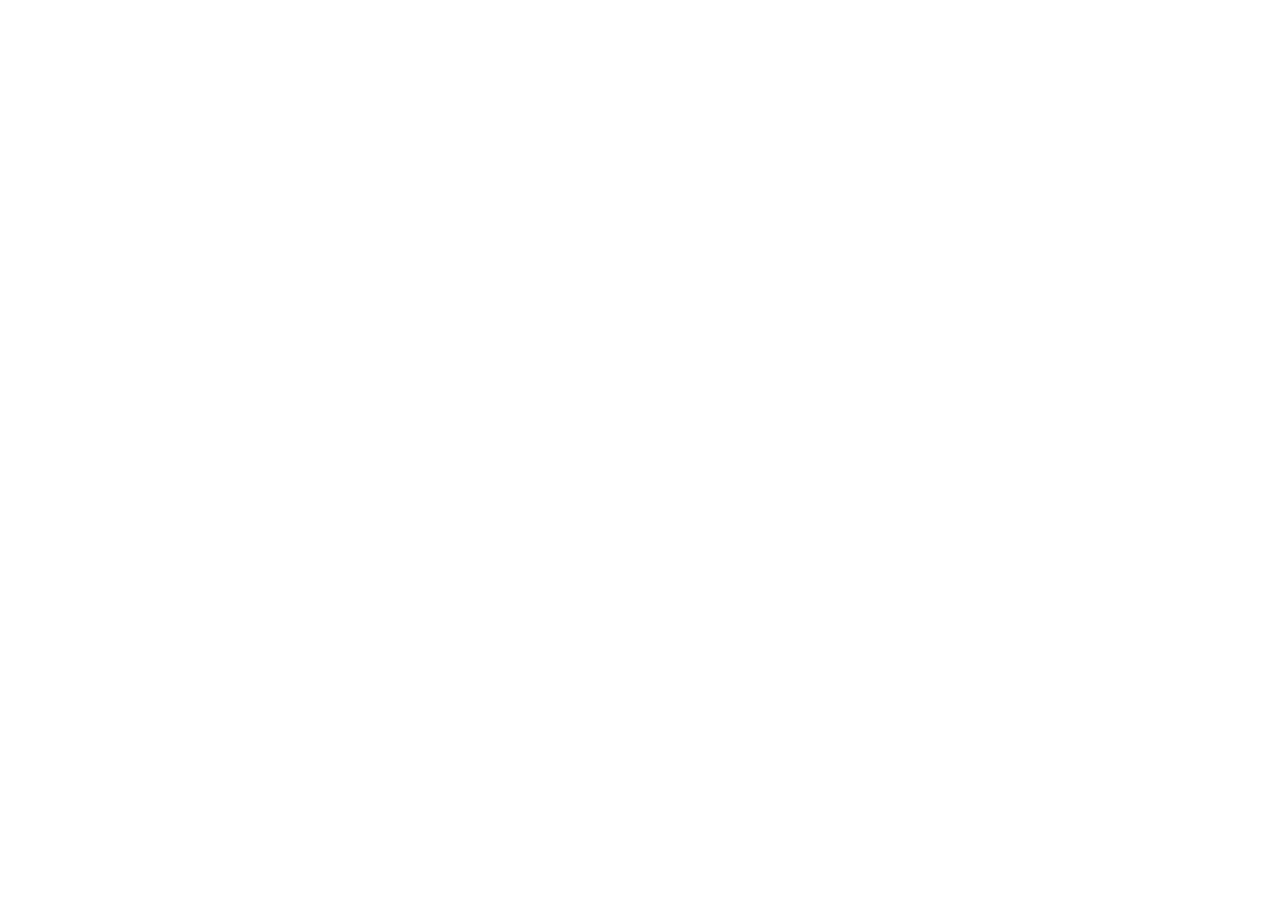
==== src/index.html @ 8e30c4e0 "deploy: src/index.html" ====
<!doctype html>
<html lang="zh-CN">
  <head>
    <meta charset="UTF-8" />
    <meta name="viewport" content="width=device-width, initial-scale=1.0" />
    <meta name="description" content="谈绩效——面向直接管理者的绩效反馈面谈准备工具。逐人准备，谈完一起导出沟通方案。不需要登录。" />
    <meta name="theme-color" content="#163a5f" />
    <title>谈绩效｜面谈准备</title>
    <link rel="stylesheet" href="styles.css" />
    <link rel="icon" href="data:image/svg+xml,%3Csvg xmlns='http://www.w3.org/2000/svg' viewBox='0 0 32 32'%3E%3Crect width='32' height='32' rx='8' fill='%23163a5f'/%3E%3Ctext x='16' y='22' font-size='17' font-family='PingFang SC,sans-serif' fill='%23fff' text-anchor='middle'%3E谈%3C/text%3E%3C/svg%3E" />
  </head>
  <body>
    <div id="app" aria-live="polite"></div>
    <script src="analysis.js"></script>
    <script src="app.js"></script>
  </body>
</html>
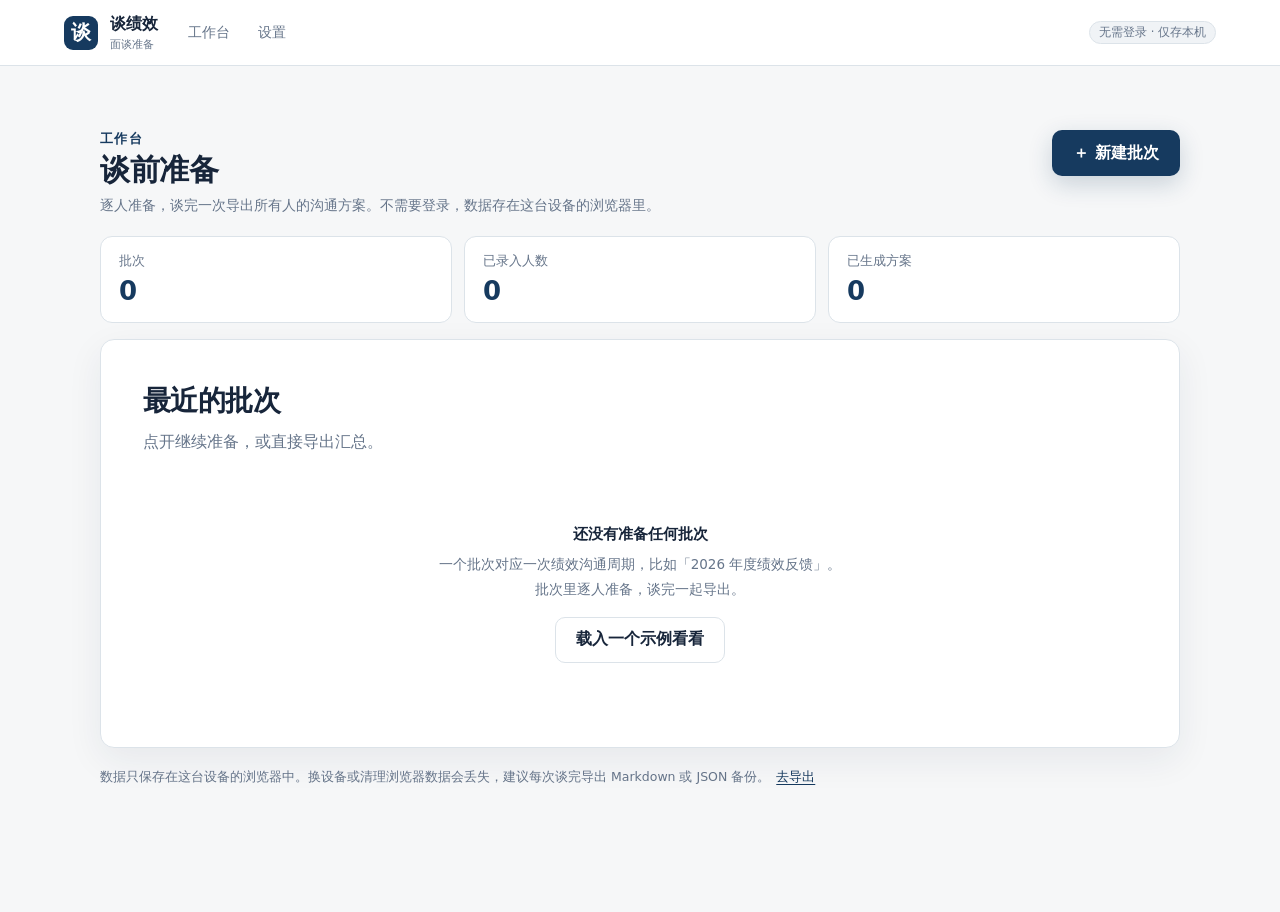
==== commit abcbaf10: "轻量版源码: index.html" ====
--- a/src/index.html
+++ b/src/index.html
@@ -3,14 +3,12 @@
   <head>
     <meta charset="UTF-8" />
     <meta name="viewport" content="width=device-width, initial-scale=1.0" />
-    <meta name="description" content="谈绩效——面向直接管理者的绩效反馈面谈准备工具。逐人准备，谈完一起导出沟通方案。不需要登录。" />
-    <meta name="theme-color" content="#163a5f" />
+    <meta name="description" content="谈绩效——面向直接管理者的绩效反馈面谈准备小工具" />
     <title>谈绩效｜面谈准备</title>
     <link rel="stylesheet" href="styles.css" />
-    <link rel="icon" href="data:image/svg+xml,%3Csvg xmlns='http://www.w3.org/2000/svg' viewBox='0 0 32 32'%3E%3Crect width='32' height='32' rx='8' fill='%23163a5f'/%3E%3Ctext x='16' y='22' font-size='17' font-family='PingFang SC,sans-serif' fill='%23fff' text-anchor='middle'%3E谈%3C/text%3E%3C/svg%3E" />
   </head>
   <body>
-    <div id="app" aria-live="polite"></div>
+    <div id="app"></div>
     <script src="analysis.js"></script>
     <script src="app.js"></script>
   </body>
--- a/src/styles.css
+++ b/src/styles.css
@@ -0,0 +1,612 @@
+:root {
+  --ink: #17253a;
+  --muted: #66758a;
+  --paper: #f3f6f8;
+  --surface: #ffffff;
+  --line: #dce3e9;
+  --navy: #163a5f;
+  --navy-2: #0e2b49;
+  --fact: #23785f;
+  --fact-bg: #e9f6f0;
+  --judgment: #a6610c;
+  --judgment-bg: #fff3dd;
+  --question: #276ea2;
+  --question-bg: #eaf3fb;
+  --risk: #a53d46;
+  --risk-bg: #fdeff0;
+  --radius: 14px;
+  --shadow: 0 18px 48px rgba(28, 48, 68, 0.1);
+}
+
+* { box-sizing: border-box; }
+
+body {
+  margin: 0;
+  color: var(--ink);
+  background:
+    linear-gradient(rgba(22, 58, 95, 0.035) 1px, transparent 1px),
+    linear-gradient(90deg, rgba(22, 58, 95, 0.035) 1px, transparent 1px),
+    var(--paper);
+  background-size: 28px 28px;
+  font-family: "PingFang SC", "Microsoft YaHei", system-ui, sans-serif;
+  min-height: 100vh;
+}
+
+/* Production-MVP simplification */
+body { background: #f6f7f8; }
+.brand-button { border: 0; background: transparent; color: inherit; padding: 0; text-align: left; }
+.compact-container { width: min(820px, 92vw); }
+.simple-hero { min-height: calc(100vh - 130px); display: flex; flex-direction: column; justify-content: center; max-width: 720px; }
+.simple-hero h1 { max-width: 700px; }
+.simple-hero .lead { max-width: 680px; }
+.large-button { min-height: 52px; padding-inline: 28px; }
+.promise-row { display: flex; flex-wrap: wrap; gap: 10px 22px; margin-top: 52px; color: var(--muted); font-size: 13px; }
+.promise-row span::before { content: "✓"; color: var(--fact); margin-right: 7px; }
+.batch-entry { display: flex; align-items: center; justify-content: space-between; gap: 18px; width: min(520px, 100%); margin-top: 24px; padding: 14px 16px; border: 1px solid #cbd8e2; border-radius: 10px; background: white; color: var(--ink); text-align: left; }
+.batch-entry span { color: var(--navy); font-size: 12px; }
+.simple-steps { max-width: 560px; margin: 0 auto 26px; }
+.simple-steps .step { display: flex; align-items: center; justify-content: center; gap: 8px; text-align: center; border-bottom-width: 2px; }
+.simple-steps .step span { font-size: 13px; }
+.slim-panel { padding: clamp(22px, 4vw, 36px); }
+.simple-head { margin-bottom: 22px; }
+.time-tag { color: var(--muted); font-size: 12px; white-space: nowrap; }
+.field-row { display: grid; grid-template-columns: 110px 1fr; align-items: center; gap: 16px; margin-bottom: 18px; }
+.field-row label { margin: 0; }
+.voice-card { border: 1px solid var(--line); border-radius: 12px; padding: 18px; background: #fbfcfd; transition: .2s ease; }
+.voice-card.listening { border-color: #487da6; box-shadow: 0 0 0 4px rgba(39,110,162,.08); }
+.voice-top { display: flex; align-items: center; justify-content: space-between; gap: 18px; margin-bottom: 14px; }
+.voice-top strong { display: block; margin-bottom: 4px; }
+.voice-top span { color: var(--muted); font-size: 12px; }
+.voice-button { min-width: 112px; min-height: 44px; display: flex; align-items: center; justify-content: center; gap: 7px; border: 1px solid #b9c8d4; border-radius: 10px; background: white; color: var(--navy); font-weight: 650; }
+.voice-button:hover { background: #eef4f8; border-color: #7f9db5; }
+.voice-button svg { width: 18px; height: 18px; fill: currentColor; }
+.voice-card.listening .voice-button { background: var(--navy); color: white; }
+.voice-card textarea { min-height: 180px; background: white; }
+.voice-note { color: var(--muted); font-size: 11px; line-height: 1.5; margin: 9px 0 0; }
+.source-divider { display: flex; align-items: center; gap: 12px; margin: 18px 0; color: var(--muted); font-size: 12px; }
+.source-divider::before, .source-divider::after { content: ""; height: 1px; background: var(--line); flex: 1; }
+.upload-card { display: flex; align-items: center; justify-content: space-between; gap: 18px; border: 1px dashed #aebdca; border-radius: 12px; padding: 17px 18px; background: #fbfcfd; }
+.upload-card strong, .upload-card span { display: block; }
+.upload-card span { color: var(--muted); font-size: 12px; line-height: 1.55; margin-top: 4px; }
+.upload-button { flex: 0 0 auto; margin: 0; padding: 10px 15px; border: 1px solid #b9c8d4; border-radius: 9px; background: white; color: var(--navy); cursor: pointer; }
+.upload-button:hover { background: #eef4f8; }
+.file-input { position: absolute; width: 1px; height: 1px; opacity: 0; pointer-events: none; }
+.file-list { display: grid; gap: 8px; margin-top: 10px; }
+.file-item { display: flex; align-items: center; justify-content: space-between; gap: 12px; padding: 11px 13px; border: 1px solid var(--line); border-radius: 9px; background: white; }
+.file-item strong, .file-item span { display: block; }
+.file-item strong { font-size: 13px; overflow-wrap: anywhere; }
+.file-item span { color: var(--muted); font-size: 11px; margin-top: 3px; }
+.file-remove { border: 0; background: transparent; color: var(--risk); padding: 7px; }
+.source-summary { margin-bottom: 20px; padding: 16px 18px; border-radius: 10px; background: #f5f7f9; }
+.source-summary div { display: flex; flex-wrap: wrap; gap: 7px; margin-top: 10px; }
+.source-summary div span { padding: 5px 8px; border-radius: 6px; background: white; border: 1px solid var(--line); font-size: 11px; }
+.source-summary p { color: var(--muted); font-size: 11px; line-height: 1.55; margin: 10px 0 0; }
+.simple-goal { margin-top: 20px; }
+.simple-goal textarea { min-height: 78px; }
+.simple-actions { justify-content: flex-end; }
+.review-list { border-top: 1px solid var(--line); }
+.review-row { display: grid; grid-template-columns: 220px 1fr; gap: 24px; padding: 22px 0; border-bottom: 1px solid var(--line); }
+.review-row ul, .review-row p { margin: 0; color: #42536a; line-height: 1.75; }
+.review-row ul { padding-left: 20px; }
+.review-label { display: flex; align-items: flex-start; gap: 10px; }
+.review-label span { width: 24px; height: 24px; border-radius: 50%; display: grid; place-items: center; background: #eef2f5; font-size: 11px; font-weight: 700; }
+.fact-row .review-label span { color: var(--fact); background: var(--fact-bg); }
+.judgment-row .review-label span { color: var(--judgment); background: var(--judgment-bg); }
+.question-row .review-label span { color: var(--question); background: var(--question-bg); }
+.quick-question { display: flex; justify-content: space-between; align-items: center; gap: 20px; margin-top: 24px; padding: 18px; background: #f5f7f9; border-radius: 10px; }
+.quick-question strong, .quick-question span { display: block; }
+.quick-question span { color: var(--muted); font-size: 12px; margin-top: 4px; }
+.plan-panel { padding: 0; overflow: hidden; }
+.plan-title { display: flex; justify-content: space-between; align-items: center; gap: 20px; padding: 28px 32px; border-bottom: 1px solid var(--line); }
+.plan-title span { color: var(--muted); font-size: 12px; }
+.plan-title h2 { margin: 5px 0 0; }
+.small-button { min-height: 38px; padding-inline: 15px; }
+.plan-focus { padding: 26px 32px; background: var(--navy); color: white; }
+.plan-focus small, .plan-focus strong { display: block; }
+.plan-focus small { opacity: .68; margin-bottom: 8px; }
+.plan-focus strong { font-size: 20px; line-height: 1.55; }
+.plan-grid { display: grid; grid-template-columns: 1fr 1fr; }
+.plan-grid section { padding: 26px 32px; border-bottom: 1px solid var(--line); }
+.plan-grid section:nth-child(odd) { border-right: 1px solid var(--line); }
+.plan-grid h3 { font-size: 14px; margin: 0 0 12px; }
+.plan-grid ul { color: #42536a; line-height: 1.75; margin: 0; padding-left: 20px; }
+.boundary-note { margin: 24px 32px 0; padding: 14px 16px; background: #f5f7f9; color: var(--muted); border-radius: 8px; font-size: 12px; line-height: 1.6; }
+.post-actions { display: flex; flex-wrap: wrap; gap: 10px; padding: 24px 32px 30px; }
+.save-note { margin: 20px 32px 0; color: var(--muted); font-size: 11px; line-height: 1.6; }
+.batch-panel { padding: clamp(22px, 4vw, 36px); }
+.batch-grid { display: grid; grid-template-columns: 1fr 1fr; gap: 12px; }
+.batch-card { min-width: 0; padding: 18px; border: 1px solid var(--line); border-radius: 11px; background: #fbfcfd; }
+.batch-card-head { display: flex; justify-content: space-between; align-items: flex-start; gap: 12px; }
+.batch-card small { color: var(--muted); }
+.batch-card h3 { margin: 4px 0 0; }
+.batch-card p { color: #42536a; font-size: 13px; line-height: 1.65; }
+.batch-excerpt { display: -webkit-box; -webkit-line-clamp: 3; -webkit-box-orient: vertical; overflow: hidden; }
+.batch-meta { display: flex; flex-wrap: wrap; gap: 7px; }
+.batch-meta span { padding: 5px 8px; border-radius: 6px; background: white; border: 1px solid var(--line); color: var(--muted); font-size: 11px; }
+.batch-guidance { margin-top: 20px; padding: 19px 20px; border-radius: 10px; background: #f5f7f9; }
+.batch-guidance h3 { margin: 0 0 10px; font-size: 14px; }
+.batch-guidance ul { margin: 0; padding-left: 20px; color: #42536a; line-height: 1.8; }
+.empty-batch { grid-column: 1 / -1; padding: 44px 20px; text-align: center; color: var(--muted); border: 1px dashed var(--line); border-radius: 10px; }
+.batch-actions { justify-content: space-between; }
+.reaction-chips { display: flex; flex-wrap: wrap; gap: 9px; margin-bottom: 18px; }
+.dialogue-box { background: #f3f6f8; border-radius: 10px; padding: 18px; margin-bottom: 20px; }
+.dialogue-box span { color: var(--muted); font-size: 12px; }
+.dialogue-box p { margin: 8px 0 0; font-size: 17px; line-height: 1.6; }
+.feedback-button { margin-top: 12px; }
+.coach-simple { display: grid; grid-template-columns: 1fr 1fr; gap: 12px; margin-top: 20px; }
+.coach-simple div { padding: 17px; background: #f5f7f9; border-radius: 9px; }
+.coach-simple p { color: #42536a; line-height: 1.65; margin: 7px 0 0; }
+
+button, input, textarea { font: inherit; }
+button { cursor: pointer; }
+
+.shell { min-height: 100vh; }
+.topbar {
+  height: 66px;
+  display: flex;
+  align-items: center;
+  justify-content: space-between;
+  padding: 0 5vw;
+  background: rgba(255,255,255,.92);
+  border-bottom: 1px solid var(--line);
+  position: sticky;
+  top: 0;
+  z-index: 10;
+  backdrop-filter: blur(12px);
+}
+.brand { display: flex; align-items: center; gap: 12px; font-weight: 700; }
+.brand-mark {
+  width: 34px; height: 34px; border-radius: 9px;
+  background: var(--navy); color: white; display: grid; place-items: center;
+  font-family: Georgia, serif; font-size: 20px;
+}
+.brand small { display: block; color: var(--muted); font-weight: 400; font-size: 11px; margin-top: 2px; }
+.privacy { color: var(--muted); font-size: 12px; }
+
+.container { width: min(1080px, 92vw); margin: 0 auto; padding: 38px 0 64px; }
+.hero { display: grid; grid-template-columns: 1.08fr .92fr; gap: 44px; align-items: center; min-height: calc(100vh - 130px); }
+.eyebrow { color: var(--navy); font-weight: 700; font-size: 13px; letter-spacing: .1em; }
+h1 { font-size: clamp(40px, 6vw, 72px); line-height: 1.08; letter-spacing: -.045em; margin: 18px 0 22px; }
+.lead { color: #435269; font-size: 19px; line-height: 1.8; max-width: 600px; }
+.hero-actions { display: flex; align-items: center; gap: 18px; margin-top: 34px; }
+.primary, .secondary, .ghost {
+  border-radius: 10px; border: 1px solid transparent; min-height: 46px; padding: 0 20px; font-weight: 650;
+}
+.primary { background: var(--navy); color: white; box-shadow: 0 8px 24px rgba(22,58,95,.2); }
+.primary:hover { background: var(--navy-2); transform: translateY(-1px); }
+.secondary { background: white; border-color: var(--line); color: var(--ink); }
+.secondary:hover { border-color: #aebdca; }
+.ghost { background: transparent; color: var(--navy); }
+.link-button { border: 0; background: none; color: var(--navy); padding: 5px; }
+
+.paper-demo { background: var(--surface); border: 1px solid var(--line); border-radius: 6px; padding: 30px; box-shadow: var(--shadow); transform: rotate(1deg); position: relative; }
+.paper-demo::before { content: "证据校准稿"; position: absolute; top: -14px; left: 22px; padding: 6px 11px; background: var(--navy); color: white; font-size: 11px; letter-spacing: .08em; }
+.paper-demo p { line-height: 2.1; margin: 8px 0; }
+.mark { border-bottom: 2px solid; padding-bottom: 2px; }
+.mark.fact { color: var(--fact); border-color: #74b99f; }
+.mark.judgment { color: var(--judgment); border-color: #e2a74f; }
+.mark.question { color: var(--question); border-color: #77add2; }
+.legend { display: flex; flex-wrap: wrap; gap: 14px; margin-top: 24px; padding-top: 20px; border-top: 1px dashed var(--line); font-size: 12px; }
+.legend span::before { content: ""; width: 8px; height: 8px; display: inline-block; border-radius: 50%; margin-right: 6px; }
+.legend .f::before { background: var(--fact); }
+.legend .j::before { background: var(--judgment); }
+.legend .q::before { background: var(--question); }
+
+.steps { display: grid; grid-template-columns: repeat(4, 1fr); gap: 8px; margin: 8px 0 34px; }
+.step { padding: 13px 14px; border-bottom: 3px solid var(--line); color: var(--muted); font-size: 13px; }
+.step.active { color: var(--navy); border-color: var(--navy); font-weight: 700; }
+.step.done { color: var(--fact); border-color: #7fb9a4; }
+
+.panel { background: var(--surface); border: 1px solid var(--line); border-radius: var(--radius); box-shadow: 0 12px 36px rgba(28,48,68,.07); padding: clamp(22px, 4vw, 42px); }
+.panel-head { display: flex; justify-content: space-between; gap: 24px; align-items: flex-start; margin-bottom: 28px; }
+.panel h2 { font-size: 28px; margin: 0 0 8px; letter-spacing: -.02em; }
+.sub { color: var(--muted); line-height: 1.7; margin: 0; }
+.status { padding: 7px 11px; border-radius: 20px; font-size: 12px; font-weight: 700; white-space: nowrap; }
+.status.usable { color: var(--question); background: var(--question-bg); }
+.status.good { color: var(--fact); background: var(--fact-bg); }
+
+.form-grid { display: grid; grid-template-columns: 1fr 1fr; gap: 22px; }
+.field.full { grid-column: 1 / -1; }
+label { display: block; font-weight: 650; font-size: 14px; margin-bottom: 8px; }
+.hint { color: var(--muted); font-weight: 400; font-size: 12px; display: block; margin-top: 3px; }
+input, textarea {
+  width: 100%; border: 1px solid #cbd5de; border-radius: 9px; background: #fbfcfd; color: var(--ink); padding: 13px 14px; outline: none; transition: .18s ease;
+}
+textarea { min-height: 112px; resize: vertical; line-height: 1.65; }
+input:focus, textarea:focus { border-color: var(--navy); box-shadow: 0 0 0 3px rgba(22,58,95,.09); background: white; }
+.error { color: var(--risk); font-size: 12px; margin-top: 6px; }
+.actions { display: flex; justify-content: space-between; align-items: center; gap: 12px; margin-top: 30px; border-top: 1px solid var(--line); padding-top: 24px; }
+.actions-right { display: flex; gap: 10px; }
+
+.analysis-grid { display: grid; grid-template-columns: 1fr 1fr; gap: 16px; }
+.analysis-card { border: 1px solid var(--line); border-radius: 11px; padding: 20px; }
+.analysis-card h3 { margin: 0 0 12px; font-size: 15px; }
+.analysis-card ul { padding-left: 20px; margin: 0; line-height: 1.8; color: #42536a; }
+.analysis-card.fact { background: var(--fact-bg); border-color: #c9e6da; }
+.analysis-card.judgment { background: var(--judgment-bg); border-color: #f1d59e; }
+.analysis-card.question { background: var(--question-bg); border-color: #c9dfef; }
+.analysis-card.missing { background: #f7f8fa; }
+.note { border-left: 3px solid var(--navy); background: #f4f7fa; padding: 14px 16px; color: #42536a; line-height: 1.7; margin: 20px 0 0; }
+
+.question-box { max-width: 740px; margin: 0 auto; }
+.question-count { color: var(--muted); font-size: 12px; letter-spacing: .08em; }
+.question-title { font-size: 26px; line-height: 1.5; margin: 18px 0; }
+.why { background: var(--question-bg); padding: 15px 18px; border-radius: 9px; color: #355a78; line-height: 1.65; margin: 18px 0; }
+.choice-row { display: flex; gap: 10px; flex-wrap: wrap; }
+.choice { border: 1px solid var(--line); background: white; padding: 10px 13px; border-radius: 9px; color: var(--muted); }
+.choice.selected { border-color: var(--navy); color: var(--navy); background: #eff4f8; }
+
+.strategy-grid { display: grid; grid-template-columns: 1.15fr .85fr; gap: 22px; }
+.strategy-block { border-top: 1px solid var(--line); padding: 20px 0; }
+.strategy-block:first-child { border-top: 0; padding-top: 0; }
+.strategy-block h3 { margin: 0 0 10px; font-size: 14px; color: var(--muted); }
+.strategy-block strong { font-size: 20px; line-height: 1.5; }
+.path { display: grid; gap: 9px; }
+.path-item { display: grid; grid-template-columns: 28px 1fr; align-items: center; gap: 8px; color: #42536a; }
+.path-item b { background: var(--navy); color: white; border-radius: 50%; width: 24px; height: 24px; display: grid; place-items: center; font-size: 11px; }
+.risk-box { background: var(--risk-bg); border: 1px solid #f2cfd2; border-radius: 10px; padding: 18px; }
+.risk-box h3 { color: var(--risk); margin: 0 0 10px; font-size: 14px; }
+.risk-box p { margin: 8px 0; color: #6f4146; line-height: 1.6; font-size: 13px; }
+
+.reaction-list { display: grid; gap: 12px; }
+.reaction { border: 1px solid var(--line); border-radius: 10px; padding: 16px; text-align: left; background: white; }
+.reaction:hover, .reaction.selected { border-color: var(--navy); background: #f2f6f9; }
+.reaction strong { display: block; margin-bottom: 5px; }
+.reaction span { color: var(--muted); }
+.coach { display: grid; grid-template-columns: 1fr 1fr; gap: 16px; margin-top: 20px; }
+.coach-card { padding: 18px; border: 1px solid var(--line); border-radius: 10px; }
+.coach-card h4 { margin: 0 0 9px; }
+.coach-card.good { background: var(--fact-bg); }
+.coach-card.adjust { background: var(--judgment-bg); }
+
+.report { background: #fff; border: 1px solid var(--line); box-shadow: var(--shadow); }
+.report-cover { background: var(--navy); color: white; padding: 34px 42px; }
+.report-cover small { opacity: .75; letter-spacing: .12em; }
+.report-cover h2 { margin: 8px 0 6px; font-size: 32px; }
+.report-cover p { margin: 0; opacity: .82; }
+.report-body { padding: 36px 42px; }
+.report-section { display: grid; grid-template-columns: 150px 1fr; gap: 24px; padding: 22px 0; border-bottom: 1px solid var(--line); }
+.report-section:last-child { border-bottom: 0; }
+.report-section h3 { margin: 0; font-size: 13px; color: var(--muted); letter-spacing: .06em; }
+.report-section p, .report-section li { line-height: 1.75; color: #3f5065; }
+.report-section p { margin: 0; }
+.report-section ol, .report-section ul { margin: 0; padding-left: 20px; }
+.agreement { display: grid; grid-template-columns: repeat(2, 1fr); gap: 10px; }
+.agreement div { background: #f5f7f9; padding: 14px; border-radius: 8px; }
+.agreement b { display: block; font-size: 12px; color: var(--muted); margin-bottom: 5px; }
+.toast { position: fixed; right: 24px; bottom: 24px; background: var(--ink); color: white; padding: 13px 18px; border-radius: 9px; box-shadow: var(--shadow); z-index: 30; }
+
+@media (max-width: 760px) {
+  .topbar { padding: 0 4vw; }
+  .privacy { display: none; }
+  .container { width: min(94vw, 680px); padding-top: 24px; }
+  .hero { grid-template-columns: 1fr; gap: 34px; padding: 32px 0; }
+  .paper-demo { transform: none; }
+  .steps { overflow-x: auto; grid-template-columns: repeat(4, minmax(120px, 1fr)); }
+  .form-grid, .analysis-grid, .strategy-grid, .coach { grid-template-columns: 1fr; }
+  .field.full { grid-column: auto; }
+  .panel-head { flex-direction: column; }
+  .actions { align-items: stretch; flex-direction: column-reverse; }
+  .actions-right { flex-direction: column; width: 100%; }
+  .actions button { width: 100%; }
+  .report-cover, .report-body { padding: 26px 22px; }
+  .report-section { grid-template-columns: 1fr; gap: 10px; }
+  .agreement { grid-template-columns: 1fr; }
+  .simple-hero { min-height: calc(100vh - 100px); padding: 26px 0; }
+  .promise-row { margin-top: 34px; }
+  .field-row, .review-row { grid-template-columns: 1fr; gap: 8px; }
+  .voice-top, .quick-question { align-items: stretch; flex-direction: column; }
+  .upload-card { align-items: stretch; flex-direction: column; }
+  .upload-button { text-align: center; }
+  .voice-button { width: 100%; }
+  .plan-grid { grid-template-columns: 1fr; }
+  .batch-grid { grid-template-columns: 1fr; }
+  .plan-grid section:nth-child(odd) { border-right: 0; }
+  .plan-title, .plan-focus, .plan-grid section { padding-inline: 22px; }
+  .boundary-note { margin-inline: 22px; }
+  .save-note { margin-inline: 22px; }
+  .post-actions { padding-inline: 22px; flex-direction: column; }
+  .post-actions button { width: 100%; }
+  .coach-simple { grid-template-columns: 1fr; }
+}
+
+@media (prefers-reduced-motion: no-preference) {
+  .panel, .hero > * { animation: rise .35s ease both; }
+  @keyframes rise { from { opacity: 0; transform: translateY(8px); } to { opacity: 1; transform: translateY(0); } }
+}
+
+/* ============================================================
+   P0 应用层新增组件（登录、工作台、清单、设置）
+   沿用原有配色变量与卡片语言
+   ============================================================ */
+
+.boot { display: grid; place-items: center; min-height: 60vh; color: var(--muted); }
+
+/* 登录页 */
+.auth-wrap {
+  min-height: 100vh;
+  display: grid;
+  grid-template-columns: minmax(0, 1.05fr) minmax(360px, 420px);
+  gap: clamp(24px, 5vw, 72px);
+  align-items: center;
+  padding: clamp(24px, 6vw, 80px);
+  max-width: 1240px;
+  margin-inline: auto;
+}
+.auth-side h1 { font-size: clamp(30px, 4vw, 46px); line-height: 1.2; margin: 22px 0 16px; letter-spacing: -0.02em; }
+.auth-side .lead { max-width: 34em; }
+.brand-plain { display: inline-flex; align-items: center; gap: 10px; font-weight: 700; font-size: 17px; }
+.brand-plain small { display: block; font-weight: 500; font-size: 12px; color: var(--muted); margin-top: 2px; }
+.auth-points { margin: 26px 0 0; padding-left: 18px; color: var(--muted); font-size: 14px; line-height: 1.9; }
+.auth-points li::marker { color: var(--navy); }
+.auth-card { padding: clamp(22px, 3vw, 34px); }
+.auth-tabs { display: flex; gap: 6px; background: #eef2f6; padding: 4px; border-radius: 10px; margin-bottom: 22px; }
+.auth-tab { flex: 1; border: 0; background: transparent; padding: 9px 0; border-radius: 8px; font: inherit; font-size: 14px; color: var(--muted); cursor: pointer; }
+.auth-tab.active { background: #fff; color: var(--ink); font-weight: 600; box-shadow: 0 1px 3px rgba(23,37,58,.1); }
+.auth-card .field { margin-bottom: 16px; }
+.auth-card .large-button { width: 100%; margin-top: 6px; }
+
+/* 顶部导航 */
+.nav-links { display: flex; gap: 4px; margin-left: 18px; }
+.nav-link { border: 0; background: transparent; font: inherit; font-size: 14px; color: var(--muted); padding: 8px 12px; border-radius: 8px; cursor: pointer; }
+.nav-link:hover { background: rgba(22,58,95,.06); color: var(--ink); }
+.nav-link.active { color: var(--navy); font-weight: 600; background: rgba(22,58,95,.07); }
+.user-chip { margin-left: auto; display: flex; align-items: center; gap: 12px; font-size: 13px; color: var(--muted); }
+.user-chip .link-button { font-size: 13px; }
+
+/* 页头 */
+.dash-head { display: flex; gap: 20px; align-items: flex-start; justify-content: space-between; margin: 26px 0 18px; flex-wrap: wrap; }
+.dash-head h1 { font-size: clamp(22px, 2.6vw, 30px); margin: 6px 0 8px; letter-spacing: -0.01em; display: flex; align-items: center; gap: 10px; flex-wrap: wrap; }
+.dash-head .sub { color: var(--muted); font-size: 14px; margin: 0; }
+.head-actions { display: flex; gap: 8px; align-items: center; flex-wrap: wrap; }
+.crumbs { margin-top: 18px; font-size: 13px; }
+
+/* 统计 */
+.stat-row { display: grid; grid-template-columns: repeat(3, 1fr); gap: 12px; margin-bottom: 16px; }
+.stat { background: var(--surface); border: 1px solid var(--line); border-radius: 12px; padding: 16px 18px; display: flex; flex-direction: column; gap: 6px; }
+.stat span { font-size: 12.5px; color: var(--muted); }
+.stat strong { font-size: 26px; letter-spacing: -0.02em; color: var(--navy); }
+
+/* 列表 */
+.list { display: flex; flex-direction: column; }
+.list-row {
+  display: flex; align-items: center; justify-content: space-between; gap: 16px;
+  width: 100%; text-align: left; font: inherit; color: inherit;
+  padding: 15px 4px; border: 0; border-top: 1px solid var(--line);
+  background: transparent; cursor: pointer;
+}
+.list-row:first-child { border-top: 0; }
+.list-row:not(.static):hover { background: rgba(22,58,95,.035); }
+.list-main { display: flex; flex-direction: column; gap: 5px; min-width: 0; }
+.list-main strong { font-size: 15px; display: flex; align-items: center; gap: 8px; flex-wrap: wrap; }
+.list-main span { font-size: 12.5px; color: var(--muted); }
+.list-meta { display: flex; align-items: center; gap: 8px; flex-shrink: 0; }
+.arrow { color: var(--muted); font-size: 15px; }
+.role-tag { font-size: 11.5px; font-weight: 500; color: var(--muted); background: #eef2f6; padding: 2px 8px; border-radius: 999px; }
+
+.chip { font-size: 11.5px; padding: 3px 9px; border-radius: 999px; white-space: nowrap; border: 1px solid transparent; }
+.chip-ready { color: var(--fact); background: var(--fact-bg); border-color: rgba(35,120,95,.18); }
+.chip-draft { color: var(--muted); background: #f0f3f6; border-color: var(--line); }
+.chip-risk { color: var(--risk); background: var(--risk-bg); border-color: rgba(165,61,70,.2); }
+
+/* 空状态 */
+.empty { text-align: center; padding: 42px 20px; color: var(--muted); }
+.empty strong { display: block; color: var(--ink); font-size: 15px; margin-bottom: 8px; }
+.empty p { margin: 0 auto; max-width: 30em; font-size: 13.5px; line-height: 1.8; }
+
+/* 内联表单 */
+.inline-form { margin-bottom: 16px; }
+.inline-form .actions { margin-top: 12px; }
+.rename-form { display: flex; gap: 8px; align-items: center; margin: 8px 0; flex-wrap: wrap; }
+.rename-form input { font: inherit; padding: 8px 10px; border: 1px solid var(--line); border-radius: 8px; min-width: 260px; }
+.form-grid { display: grid; grid-template-columns: 1fr 1fr; gap: 14px; }
+
+/* 链接按钮与危险操作 */
+.link-button { border: 0; background: transparent; font: inherit; color: var(--navy); cursor: pointer; padding: 0; text-decoration: underline; text-underline-offset: 3px; }
+.link-button.danger { color: var(--risk); }
+.link-button.small-button { font-size: 12.5px; margin-left: 6px; }
+a.secondary, a.primary { display: inline-flex; align-items: center; justify-content: center; text-decoration: none; }
+.danger-button { border: 1px solid var(--risk); background: var(--risk); color: #fff; font: inherit; font-weight: 600; padding: 10px 18px; border-radius: 10px; cursor: pointer; }
+.danger-button:hover { filter: brightness(1.06); }
+.danger-zone { margin: 26px 0 60px; padding: 18px 20px; border: 1px dashed rgba(165,61,70,.35); border-radius: 12px; background: rgba(253,239,240,.5); }
+.danger-zone strong { font-size: 14px; color: var(--risk); }
+.danger-zone p { margin: 6px 0 10px; font-size: 13px; color: var(--muted); }
+.danger-zone .actions { margin-top: 10px; }
+
+/* 分析结果 */
+.engine-bar { display: flex; align-items: center; gap: 12px; flex-wrap: wrap; font-size: 12.5px; color: var(--muted); margin: 24px 0 6px; }
+.engine-bar .link-button { margin-left: auto; font-size: 12.5px; }
+.warn-box { background: #fffdf5; border: 1px solid rgba(166,97,12,.25); border-radius: 10px; padding: 12px 16px 12px 16px; margin: 12px 0; }
+.warn-box ul { margin: 0; padding-left: 18px; font-size: 13px; color: #7a4d09; line-height: 1.8; }
+.risk-banner { background: var(--risk-bg); border: 1px solid rgba(165,61,70,.28); border-radius: 12px; padding: 16px 18px; margin: 14px 0; }
+.risk-banner strong { color: var(--risk); font-size: 14px; }
+.risk-banner p { margin: 6px 0 0; font-size: 13px; color: #7d2b32; line-height: 1.75; }
+.risk-banner ul { margin: 8px 0 0; padding-left: 18px; font-size: 13px; color: #7d2b32; line-height: 1.8; }
+.risk-banner.high { border-width: 2px; }
+.opening { font-size: 15px; line-height: 1.85; color: var(--ink); margin: 8px 0 0; }
+.alt { color: var(--muted); font-size: 13px; margin: 6px 0 0; }
+.version-bar { display: flex; align-items: center; gap: 8px; flex-wrap: wrap; margin: 18px 0 8px; font-size: 12.5px; color: var(--muted); }
+.version-bar .choice { padding: 5px 10px; font-size: 12.5px; }
+
+/* 键值表与清单 */
+.kv { display: grid; gap: 10px; margin: 12px 0 0; }
+.kv div { display: flex; gap: 16px; font-size: 13.5px; }
+.kv dt { width: 96px; color: var(--muted); flex-shrink: 0; }
+.kv dd { margin: 0; color: var(--ink); word-break: break-all; }
+.plain-list { margin: 10px 0 0; padding-left: 18px; font-size: 13.5px; line-height: 1.9; color: var(--muted); }
+select { font: inherit; padding: 8px 10px; border: 1px solid var(--line); border-radius: 8px; background: #fff; color: var(--ink); min-width: 140px; }
+
+@media (max-width: 900px) {
+  .auth-wrap { grid-template-columns: 1fr; padding: 28px 20px 48px; }
+  .auth-side h1 { margin-top: 16px; }
+  .stat-row { grid-template-columns: 1fr; }
+  .form-grid { grid-template-columns: 1fr; }
+  .dash-head { flex-direction: column; }
+  .head-actions { width: 100%; }
+  .head-actions > * { flex: 1; }
+  .list-row { flex-direction: column; align-items: flex-start; gap: 10px; }
+  .list-meta { width: 100%; flex-wrap: wrap; }
+  .nav-links { margin-left: 0; }
+  .topbar { flex-wrap: wrap; gap: 10px; }
+  .user-chip { margin-left: 0; }
+}
+
+/* ============================================================
+   P0 应用层新增组件（登录、工作台、清单、设置）
+   沿用原有配色变量与卡片语言
+   ============================================================ */
+
+.boot { display: grid; place-items: center; min-height: 60vh; color: var(--muted); }
+
+/* 登录页 */
+.auth-wrap {
+  min-height: 100vh;
+  display: grid;
+  grid-template-columns: minmax(0, 1.05fr) minmax(360px, 420px);
+  gap: clamp(24px, 5vw, 72px);
+  align-items: center;
+  padding: clamp(24px, 6vw, 80px);
+  max-width: 1240px;
+  margin-inline: auto;
+}
+.auth-side h1 { font-size: clamp(30px, 4vw, 46px); line-height: 1.2; margin: 22px 0 16px; letter-spacing: -0.02em; }
+.auth-side .lead { max-width: 34em; }
+.brand-plain { display: inline-flex; align-items: center; gap: 10px; font-weight: 700; font-size: 17px; }
+.brand-plain small { display: block; font-weight: 500; font-size: 12px; color: var(--muted); margin-top: 2px; }
+.auth-points { margin: 26px 0 0; padding-left: 18px; color: var(--muted); font-size: 14px; line-height: 1.9; }
+.auth-points li::marker { color: var(--navy); }
+.auth-card { padding: clamp(22px, 3vw, 34px); }
+.auth-tabs { display: flex; gap: 6px; background: #eef2f6; padding: 4px; border-radius: 10px; margin-bottom: 22px; }
+.auth-tab { flex: 1; border: 0; background: transparent; padding: 9px 0; border-radius: 8px; font: inherit; font-size: 14px; color: var(--muted); cursor: pointer; }
+.auth-tab.active { background: #fff; color: var(--ink); font-weight: 600; box-shadow: 0 1px 3px rgba(23,37,58,.1); }
+.auth-card .field { margin-bottom: 16px; }
+.auth-card .large-button { width: 100%; margin-top: 6px; }
+
+/* 顶部导航 */
+.nav-links { display: flex; gap: 4px; margin-left: 18px; }
+.nav-link { border: 0; background: transparent; font: inherit; font-size: 14px; color: var(--muted); padding: 8px 12px; border-radius: 8px; cursor: pointer; }
+.nav-link:hover { background: rgba(22,58,95,.06); color: var(--ink); }
+.nav-link.active { color: var(--navy); font-weight: 600; background: rgba(22,58,95,.07); }
+.user-chip { margin-left: auto; display: flex; align-items: center; gap: 12px; font-size: 13px; color: var(--muted); }
+.user-chip .link-button { font-size: 13px; }
+
+/* 页头 */
+.dash-head { display: flex; gap: 20px; align-items: flex-start; justify-content: space-between; margin: 26px 0 18px; flex-wrap: wrap; }
+.dash-head h1 { font-size: clamp(22px, 2.6vw, 30px); margin: 6px 0 8px; letter-spacing: -0.01em; display: flex; align-items: center; gap: 10px; flex-wrap: wrap; }
+.dash-head .sub { color: var(--muted); font-size: 14px; margin: 0; }
+.head-actions { display: flex; gap: 8px; align-items: center; flex-wrap: wrap; }
+.crumbs { margin-top: 18px; font-size: 13px; }
+
+/* 统计 */
+.stat-row { display: grid; grid-template-columns: repeat(3, 1fr); gap: 12px; margin-bottom: 16px; }
+.stat { background: var(--surface); border: 1px solid var(--line); border-radius: 12px; padding: 16px 18px; display: flex; flex-direction: column; gap: 6px; }
+.stat span { font-size: 12.5px; color: var(--muted); }
+.stat strong { font-size: 26px; letter-spacing: -0.02em; color: var(--navy); }
+
+/* 列表 */
+.list { display: flex; flex-direction: column; }
+.list-row {
+  display: flex; align-items: center; justify-content: space-between; gap: 16px;
+  width: 100%; text-align: left; font: inherit; color: inherit;
+  padding: 15px 4px; border: 0; border-top: 1px solid var(--line);
+  background: transparent; cursor: pointer;
+}
+.list-row:first-child { border-top: 0; }
+.list-row:not(.static):hover { background: rgba(22,58,95,.035); }
+.list-main { display: flex; flex-direction: column; gap: 5px; min-width: 0; }
+.list-main strong { font-size: 15px; display: flex; align-items: center; gap: 8px; flex-wrap: wrap; }
+.list-main span { font-size: 12.5px; color: var(--muted); }
+.list-meta { display: flex; align-items: center; gap: 8px; flex-shrink: 0; }
+.arrow { color: var(--muted); font-size: 15px; }
+.role-tag { font-size: 11.5px; font-weight: 500; color: var(--muted); background: #eef2f6; padding: 2px 8px; border-radius: 999px; }
+
+.chip { font-size: 11.5px; padding: 3px 9px; border-radius: 999px; white-space: nowrap; border: 1px solid transparent; }
+.chip-ready { color: var(--fact); background: var(--fact-bg); border-color: rgba(35,120,95,.18); }
+.chip-draft { color: var(--muted); background: #f0f3f6; border-color: var(--line); }
+.chip-risk { color: var(--risk); background: var(--risk-bg); border-color: rgba(165,61,70,.2); }
+
+/* 空状态 */
+.empty { text-align: center; padding: 42px 20px; color: var(--muted); }
+.empty strong { display: block; color: var(--ink); font-size: 15px; margin-bottom: 8px; }
+.empty p { margin: 0 auto; max-width: 30em; font-size: 13.5px; line-height: 1.8; }
+
+/* 内联表单 */
+.inline-form { margin-bottom: 16px; }
+.inline-form .actions { margin-top: 12px; }
+.rename-form { display: flex; gap: 8px; align-items: center; margin: 8px 0; flex-wrap: wrap; }
+.rename-form input { font: inherit; padding: 8px 10px; border: 1px solid var(--line); border-radius: 8px; min-width: 260px; }
+.form-grid { display: grid; grid-template-columns: 1fr 1fr; gap: 14px; }
+
+/* 链接按钮与危险操作 */
+.link-button { border: 0; background: transparent; font: inherit; color: var(--navy); cursor: pointer; padding: 0; text-decoration: underline; text-underline-offset: 3px; }
+.link-button.danger { color: var(--risk); }
+.link-button.small-button { font-size: 12.5px; margin-left: 6px; }
+a.secondary, a.primary { display: inline-flex; align-items: center; justify-content: center; text-decoration: none; }
+.danger-button { border: 1px solid var(--risk); background: var(--risk); color: #fff; font: inherit; font-weight: 600; padding: 10px 18px; border-radius: 10px; cursor: pointer; }
+.danger-button:hover { filter: brightness(1.06); }
+.danger-zone { margin: 26px 0 60px; padding: 18px 20px; border: 1px dashed rgba(165,61,70,.35); border-radius: 12px; background: rgba(253,239,240,.5); }
+.danger-zone strong { font-size: 14px; color: var(--risk); }
+.danger-zone p { margin: 6px 0 10px; font-size: 13px; color: var(--muted); }
+.danger-zone .actions { margin-top: 10px; }
+
+/* 分析结果 */
+.engine-bar { display: flex; align-items: center; gap: 12px; flex-wrap: wrap; font-size: 12.5px; color: var(--muted); margin: 24px 0 6px; }
+.engine-bar .link-button { margin-left: auto; font-size: 12.5px; }
+.warn-box { background: #fffdf5; border: 1px solid rgba(166,97,12,.25); border-radius: 10px; padding: 12px 16px 12px 16px; margin: 12px 0; }
+.warn-box ul { margin: 0; padding-left: 18px; font-size: 13px; color: #7a4d09; line-height: 1.8; }
+.risk-banner { background: var(--risk-bg); border: 1px solid rgba(165,61,70,.28); border-radius: 12px; padding: 16px 18px; margin: 14px 0; }
+.risk-banner strong { color: var(--risk); font-size: 14px; }
+.risk-banner p { margin: 6px 0 0; font-size: 13px; color: #7d2b32; line-height: 1.75; }
+.risk-banner ul { margin: 8px 0 0; padding-left: 18px; font-size: 13px; color: #7d2b32; line-height: 1.8; }
+.risk-banner.high { border-width: 2px; }
+.opening { font-size: 15px; line-height: 1.85; color: var(--ink); margin: 8px 0 0; }
+.alt { color: var(--muted); font-size: 13px; margin: 6px 0 0; }
+.version-bar { display: flex; align-items: center; gap: 8px; flex-wrap: wrap; margin: 18px 0 8px; font-size: 12.5px; color: var(--muted); }
+.version-bar .choice { padding: 5px 10px; font-size: 12.5px; }
+
+/* 键值表与清单 */
+.kv { display: grid; gap: 10px; margin: 12px 0 0; }
+.kv div { display: flex; gap: 16px; font-size: 13.5px; }
+.kv dt { width: 96px; color: var(--muted); flex-shrink: 0; }
+.kv dd { margin: 0; color: var(--ink); word-break: break-all; }
+.plain-list { margin: 10px 0 0; padding-left: 18px; font-size: 13.5px; line-height: 1.9; color: var(--muted); }
+select { font: inherit; padding: 8px 10px; border: 1px solid var(--line); border-radius: 8px; background: #fff; color: var(--ink); min-width: 140px; }
+
+@media (max-width: 900px) {
+  .auth-wrap { grid-template-columns: 1fr; padding: 28px 20px 48px; }
+  .auth-side h1 { margin-top: 16px; }
+  .stat-row { grid-template-columns: 1fr; }
+  .form-grid { grid-template-columns: 1fr; }
+  .dash-head { flex-direction: column; }
+  .head-actions { width: 100%; }
+  .head-actions > * { flex: 1; }
+  .list-row { flex-direction: column; align-items: flex-start; gap: 10px; }
+  .list-meta { width: 100%; flex-wrap: wrap; }
+  .nav-links { margin-left: 0; }
+  .topbar { flex-wrap: wrap; gap: 10px; }
+  .user-chip { margin-left: 0; }
+}
+
+/* ============================================================
+   无登录版新增：汇总视图、下一步操作、本机提示
+   ============================================================ */
+
+.empty-actions { margin-top: 16px; display: flex; justify-content: center; gap: 8px; }
+.local-note { margin: 18px 0 60px; font-size: 12.5px; color: var(--muted); line-height: 1.8; }
+.local-note .link-button { font-size: 12.5px; margin-left: 6px; }
+.muted { color: var(--muted); font-size: 13px; margin: 4px 0 10px; }
+
+.summary-panel { margin-top: 16px; }
+.summary-card { border-top: 1px solid var(--line); padding: 18px 0 16px; }
+.summary-card:first-of-type { border-top: 0; }
+.summary-card h3 { font-size: 15.5px; margin: 0 0 6px; display: flex; align-items: center; gap: 8px; flex-wrap: wrap; }
+.summary-block { margin: 8px 0 0; font-size: 13px; }
+.summary-block strong { display: block; font-size: 12.5px; color: var(--muted); font-weight: 600; margin-bottom: 4px; }
+.summary-block ul { margin: 0; padding-left: 18px; line-height: 1.75; color: var(--ink); }
+.summary-card .link-button { font-size: 12.5px; margin-top: 10px; display: inline-block; }
+
+.next-actions { display: flex; gap: 10px; margin: 22px 0 0; flex-wrap: wrap; }
+.next-actions .primary { flex: 1; min-width: 220px; }
+
+.upload-label { cursor: pointer; }
+.error { color: var(--risk); background: var(--risk-bg); border: 1px solid rgba(165,61,70,.25); border-radius: 10px; padding: 10px 14px; font-size: 13px; margin-top: 12px; }
